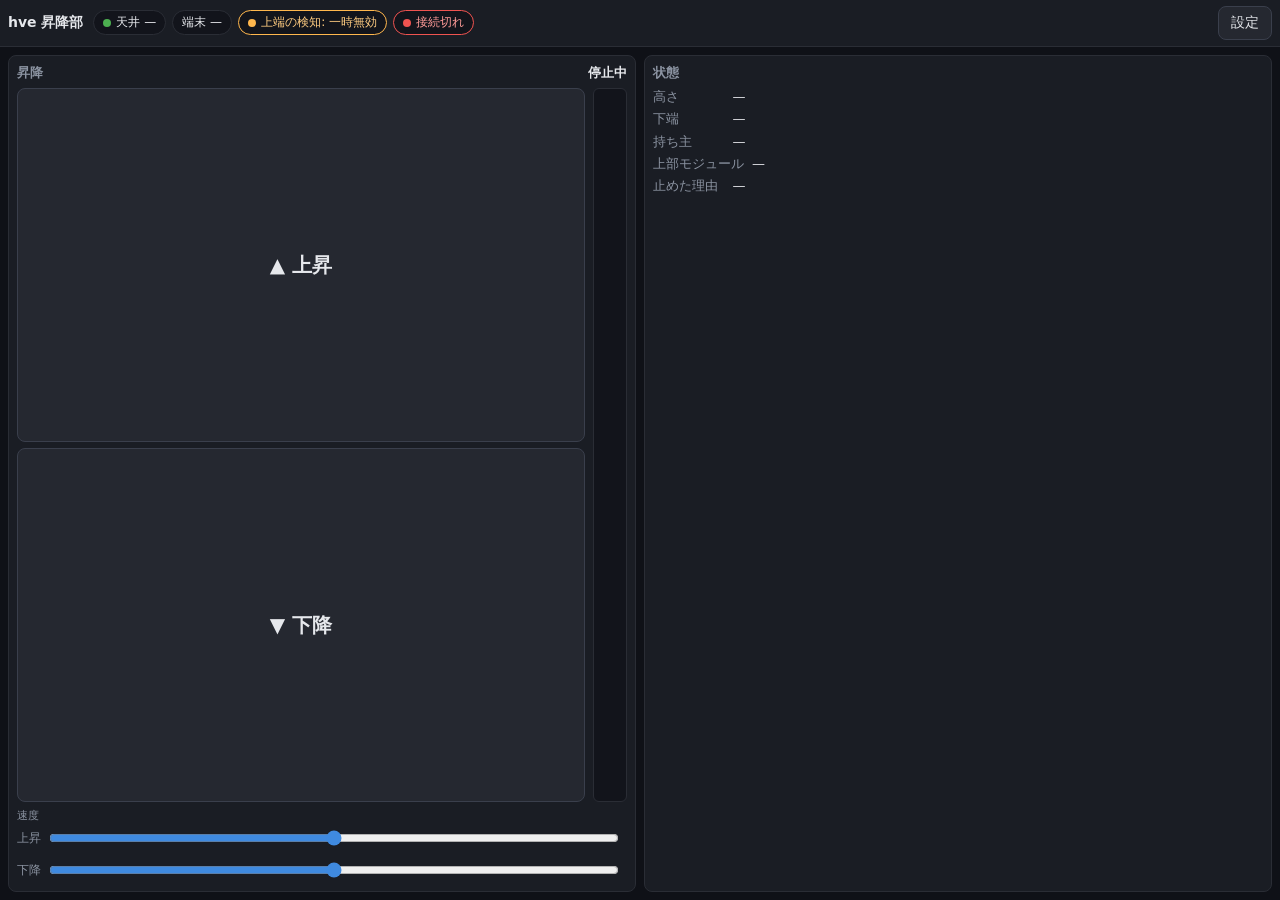
==== firmware/lift/web/index.html @ 07321266 "feat(web): 昇降部の画面（上昇・下降・速度・設定・持ち主表示） Co-Authored-By: opencode <noreply@opencode.ai>" ====
<!DOCTYPE html>
<html lang="ja">
<head>
<meta charset="utf-8">
<meta name="viewport" content="width=device-width, initial-scale=1, viewport-fit=cover">
<title>hve 昇降部</title>
<link rel="stylesheet" href="style.css">
</head>
<body>

<header>
  <span class="title">hve 昇降部</span>
  <span class="badge" id="bCeil"><span class="dot"></span><span>天井 —</span></span>
  <span class="badge" id="bClients"><span>端末 —</span></span>
  <span class="badge warn" id="bProv" style="display:none" title="仮値のまま動いているパラメータがあります"><span class="dot"></span><span>仮値</span></span>
  <span class="badge warn" id="bTop" title="上端の検知は一時無効です（W-1）。上昇は人が見ながら短く行ってください"><span class="dot"></span><span>上端の検知: 一時無効</span></span>
  <span class="badge ng" id="bWs" style="display:none" title="昇降部から状態が届きません。再接続を試みています"><span class="dot"></span><span>接続切れ</span></span>
  <span class="spacer"></span>
  <button class="hbtn" id="openSettings">設定</button>
</header>

<main>
  <section class="card">
    <h2><span>昇降</span><span class="st" id="liftState">停止中</span></h2>
    <div class="lift">
      <div class="liftbtns">
        <button class="hold" data-dir="up">▲ 上昇</button>
        <button class="hold" data-dir="down">▼ 下降</button>
      </div>
      <div class="gauge" title="高さ">
        <div class="fill" id="gFill"></div>
      </div>
    </div>
    <div class="sub">速度</div>
    <div class="slider"><label for="sUp">上昇</label><input type="range" id="sUp"><output id="oUp"></output></div>
    <div class="slider"><label for="sDown">下降</label><input type="range" id="sDown"><output id="oDown"></output></div>
  </section>

  <section class="card">
    <h2><span>状態</span></h2>
    <dl class="stat">
      <div><dt>高さ</dt><dd id="stHeight">—</dd></div>
      <div><dt>下端</dt><dd id="stBottom">—</dd></div>
      <div><dt>持ち主</dt><dd id="stOwner">—</dd></div>
      <div><dt>上部モジュール</dt><dd id="stModule">—</dd></div>
      <div><dt>止めた理由</dt><dd id="stReason">—</dd></div>
    </dl>
    <div class="stopbar" id="stopbar"></div>
  </section>
</main>

<!-- 設定画面（同じページの中に出る別画面。上昇・下降の速度だけ） -->
<div class="overlay" id="settings">
  <div class="sheet" role="dialog" aria-labelledby="stTitle">
    <h1 id="stTitle">設定</h1>
    <p class="note">昇降部に保存され、どの端末から開いても同じ設定になります。誰でも変更できます。
      スライダーの位置は保存されず、画面を開くたびに<b>初期値</b>から始まります。</p>
    <table>
      <thead><tr><th>速度</th><th>下限</th><th>上限</th><th>初期値</th><th>単位</th></tr></thead>
      <tbody id="stBody"></tbody>
    </table>
    <div class="err" id="stErr"></div>
    <div class="row-actions">
      <button class="hbtn" id="stCancel">閉じる（保存しない）</button>
      <button class="hbtn primary" id="stSave">保存</button>
    </div>
    <div class="prov" id="stProv"></div>
  </div>
</div>
<div class="toast" id="toast">保存しました</div>

<script src="app.js"></script>
</body>
</html>
---- firmware/lift/web/style.css ----
/* ============================================================
   hve 昇降部の画面
   docs/plan/spec/Spec-ui.md §0.2 に対応する画面。見た目は
   camera/web/style.css と同じ組み方にする。ビルド無し・外部の
   読み込み無しの素の CSS。

   【スクロール禁止】どの画面サイズでもページともスクロールさせない
   （Spec-ui.md §0.1）。画面全体を表示領域の高さに固定し、中の部品を
   伸び縮みさせて収める。対応する最小の大きさは 360×640（縦）／
   640×360（横）。
   ============================================================ */
:root{
  --bg:#0f1117; --panel:#1a1d24; --inset:#12141b;
  --ctrl:#252830; --ctrl-hi:#343849; --ctrl-on:#2c4a74;
  --bd:#2a2d35; --bd-hi:#3a3f4c;
  --tx:#e6e8ec; --mut:#8b93a1;
  --brand:#3f8ae0;
  --ok:#4caf50; --warn:#ffb74d; --warn-tx:#ffcc80; --ng:#ef5350; --ng-tx:#ff9b98;
  --r:8px; --gap:8px;
}
*{box-sizing:border-box}
html,body{margin:0;height:100%;overflow:hidden}
body{height:100dvh;display:flex;flex-direction:column;background:var(--bg);color:var(--tx);
  font:14px/1.4 system-ui,-apple-system,"Hiragino Sans","Noto Sans JP",sans-serif;
  -webkit-user-select:none;user-select:none;-webkit-tap-highlight-color:transparent;overscroll-behavior:none}
button{font:inherit;color:inherit}

/* ---------- ヘッダ ---------- */
header{flex:none;display:flex;flex-wrap:wrap;align-items:center;gap:6px;padding:6px 8px;background:var(--panel);border-bottom:1px solid var(--bd)}
.title{font-weight:700;margin-right:4px;white-space:nowrap}
.badge{display:inline-flex;align-items:center;gap:5px;padding:3px 9px;border-radius:999px;background:var(--inset);border:1px solid var(--bd);font-size:12px;white-space:nowrap}
.dot{width:8px;height:8px;border-radius:50%;background:var(--ok)}
.badge.warn{border-color:var(--warn);color:var(--warn-tx)} .badge.warn .dot{background:var(--warn)}
.badge.ng{border-color:var(--ng);color:var(--ng-tx)} .badge.ng .dot{background:var(--ng)}
.spacer{flex:1}
.hbtn{padding:6px 12px;border-radius:var(--r);border:1px solid var(--bd-hi);background:var(--ctrl);cursor:pointer;white-space:nowrap}
.hbtn:hover{background:var(--ctrl-hi)}

/* ---------- 本体: 2 枚を横（縦長・背低では横2列のまま収める） ---------- */
main{flex:1;min-height:0;display:grid;gap:var(--gap);padding:var(--gap);
  grid-template-columns:minmax(0,1fr) minmax(0,1fr);grid-template-rows:minmax(0,1fr)}
@media (orientation:portrait){
  main{grid-template-columns:minmax(0,1fr);grid-template-rows:minmax(0,1fr) minmax(0,1fr)}
}
@media (orientation:landscape) and (max-height:560px){
  main{grid-template-columns:minmax(0,1fr) minmax(0,1fr)}
}
.card{min-height:0;min-width:0;display:flex;flex-direction:column;gap:6px;background:var(--panel);border:1px solid var(--bd);border-radius:var(--r);padding:8px;overflow:hidden;container-type:inline-size}
.card h2{flex:none;margin:0;font-size:13px;color:var(--mut);font-weight:600;display:flex;justify-content:space-between;align-items:center;gap:6px;white-space:nowrap}
.card h2 .st{color:var(--tx);overflow:hidden;text-overflow:ellipsis}

.hold{display:flex;align-items:center;justify-content:center;gap:6px;min-height:0;border-radius:var(--r);border:1px solid var(--bd-hi);
  background:var(--ctrl);font-size:clamp(14px,2.4vh,20px);font-weight:700;cursor:pointer;touch-action:none;padding:0}
.hold:active,.hold.on{background:var(--ctrl-on);border-color:var(--brand)}

/* 昇降: ボタン 2 つ＋高さのゲージが残りの高さを分け合う */
.lift{flex:1;min-height:0;display:grid;grid-template-columns:minmax(0,1fr) 34px;gap:8px}
.liftbtns{min-height:0;display:grid;grid-template-rows:1fr 1fr;gap:6px}
.gauge{position:relative;border-radius:6px;background:var(--inset);border:1px solid var(--bd);min-height:0}
.gauge .fill{position:absolute;left:0;right:0;bottom:0;background:linear-gradient(var(--brand),#1c3d66);border-radius:0 0 5px 5px}

/* 状態の表 */
.stat{flex:1;min-height:0;margin:0;display:flex;flex-direction:column;gap:4px;overflow:hidden}
.stat div{display:flex;gap:8px;font-size:13px;white-space:nowrap}
.stat dt{color:var(--mut);min-width:5.5em}
.stat dd{margin:0;overflow:hidden;text-overflow:ellipsis}
.stopbar{flex:none;padding:6px 10px;font-weight:700;background:rgba(0,0,0,.4);border-top:3px solid var(--warn);color:var(--warn-tx);display:none;font-size:13px;border-radius:0 0 6px 6px}
.stopbar.ng{border-color:var(--ng);color:var(--ng-tx)}
.stopbar.show{display:block}

/* スライダー: 幅が狭いカードでは「ラベル 値」／「つまみ」の 2 行 */
.sub{flex:none;font-size:11px;color:var(--mut);margin-bottom:-4px}
.slider{flex:none;display:grid;grid-template-columns:auto minmax(0,1fr) auto;grid-template-areas:"l r o";align-items:center;gap:0 8px;font-size:12px}
.slider label{grid-area:l;color:var(--mut);white-space:nowrap}
.slider output{grid-area:o;text-align:right;white-space:nowrap;font-variant-numeric:tabular-nums}
.slider input{grid-area:r}
@container (max-width:300px){
  .slider{grid-template-columns:minmax(0,1fr) auto;grid-template-areas:"l o" "r r"}
}
input[type=range]{width:100%;margin:0;accent-color:var(--brand);height:26px}

/* ---------- 設定画面 ---------- */
.overlay{position:fixed;inset:0;background:rgba(0,0,0,.6);display:none;align-items:center;justify-content:center;padding:8px;z-index:10}
.overlay.show{display:flex}
.sheet{background:var(--panel);border:1px solid var(--bd-hi);border-radius:12px;max-width:560px;width:100%;max-height:100%;padding:12px 14px;display:flex;flex-direction:column;gap:8px;overflow:hidden}
.sheet h1{font-size:17px;margin:0}
.note{color:var(--mut);font-size:12px;margin:0}
table{width:100%;border-collapse:collapse;table-layout:fixed}
th,td{padding:4px;text-align:left;border-bottom:1px solid var(--bd);font-size:13px}
th{color:var(--mut);font-weight:600;font-size:12px}
th:first-child,td:first-child{width:4.2em;white-space:nowrap} th:last-child,td:last-child{width:3.8em}
td input{width:100%;padding:6px;border-radius:6px;border:1px solid var(--bd-hi);background:var(--inset);color:var(--tx);font:inherit;font-variant-numeric:tabular-nums}
td input.bad{border-color:var(--ng)}
.err{color:var(--ng-tx);font-size:12px;min-height:1.4em}
.row-actions{display:flex;gap:8px;justify-content:flex-end}
.primary{background:var(--brand);border-color:var(--brand);color:#fff}
.primary:disabled{opacity:.4;cursor:not-allowed}
.prov{padding:6px 10px;border-radius:var(--r);border:1px solid var(--warn);color:var(--warn-tx);font-size:12px}
/* 背の低い画面では説明を省いて詰める（設定画面がはみ出さないよう） */
@media (max-height:480px){
  .sheet{padding:8px 12px;gap:4px} .note{display:none} td input{padding:3px 6px} th,td{padding:2px 4px}
  .prov{font-size:11px;padding:4px 8px} .err{min-height:0}
}
.toast{position:fixed;left:50%;bottom:16px;transform:translateX(-50%);background:var(--ok);color:#06230a;padding:6px 14px;border-radius:999px;font-weight:700;display:none;z-index:20}
.toast.show{display:block}
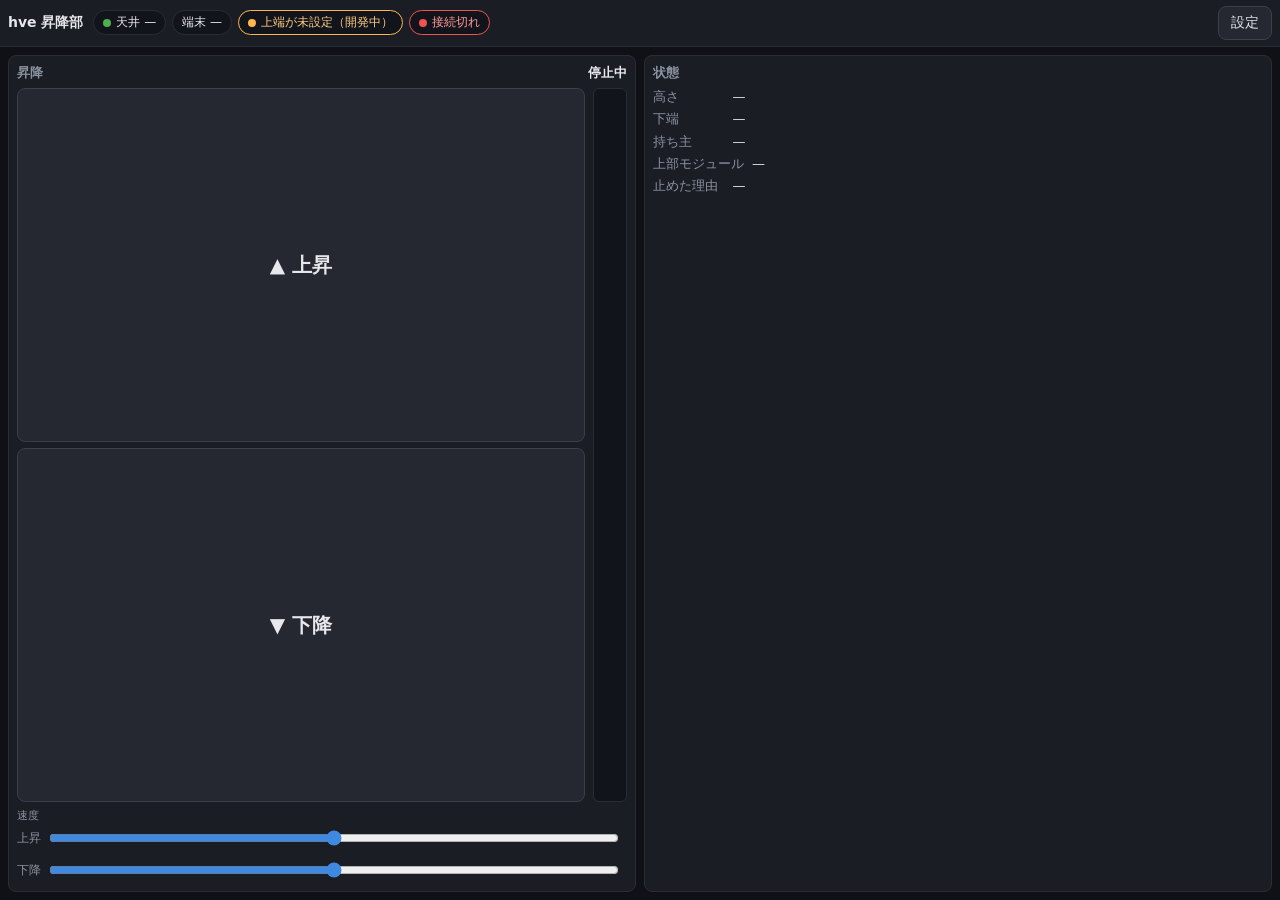
==== commit 151143fe: "feat(lift): 上端の検知を戻す（LIFT_TOP_MM 1800・判定 #4・#6 を常に行う。W-1 を閉じる。WP-LIFT-07） Co-Authored-By: Claude Son" ====
--- a/firmware/lift/web/index.html
+++ b/firmware/lift/web/index.html
@@ -13,7 +13,7 @@
   <span class="badge" id="bCeil"><span class="dot"></span><span>天井 —</span></span>
   <span class="badge" id="bClients"><span>端末 —</span></span>
   <span class="badge warn" id="bProv" style="display:none" title="仮値のまま動いているパラメータがあります"><span class="dot"></span><span>仮値</span></span>
-  <span class="badge warn" id="bTop" title="上端の検知は一時無効です（W-1）。上昇は人が見ながら短く行ってください"><span class="dot"></span><span>上端の検知: 一時無効</span></span>
+  <span class="badge warn" id="bTop" title="上端の閾値が未設定です（開発中）。上昇は人が見ながら短く行ってください"><span class="dot"></span><span>上端が未設定（開発中）</span></span>
   <span class="badge ng" id="bWs" style="display:none" title="昇降部から状態が届きません。再接続を試みています"><span class="dot"></span><span>接続切れ</span></span>
   <span class="spacer"></span>
   <button class="hbtn" id="openSettings">設定</button>
@@ -59,6 +59,7 @@
       <thead><tr><th>速度</th><th>下限</th><th>上限</th><th>初期値</th><th>単位</th></tr></thead>
       <tbody id="stBody"></tbody>
     </table>
+    <p class="note">モータへの出力の上限 [%] は、モータの定格電圧 ÷ 電源電圧（12 V のモータを 24 V で回すなら 50）。電源・モータを替えたら合わせる。</p>
     <div class="err" id="stErr"></div>
     <div class="row-actions">
       <button class="hbtn" id="stCancel">閉じる（保存しない）</button>
--- a/firmware/lift/web/style.css
+++ b/firmware/lift/web/style.css
@@ -89,6 +89,8 @@
 th,td{padding:4px;text-align:left;border-bottom:1px solid var(--bd);font-size:13px}
 th{color:var(--mut);font-weight:600;font-size:12px}
 th:first-child,td:first-child{width:4.2em;white-space:nowrap} th:last-child,td:last-child{width:3.8em}
+/* モータへの出力の上限の行名は長いので折り返す（横にはみ出させない。Spec-ui §0.1） */
+td.wrapcell{white-space:normal}
 td input{width:100%;padding:6px;border-radius:6px;border:1px solid var(--bd-hi);background:var(--inset);color:var(--tx);font:inherit;font-variant-numeric:tabular-nums}
 td input.bad{border-color:var(--ng)}
 .err{color:var(--ng-tx);font-size:12px;min-height:1.4em}
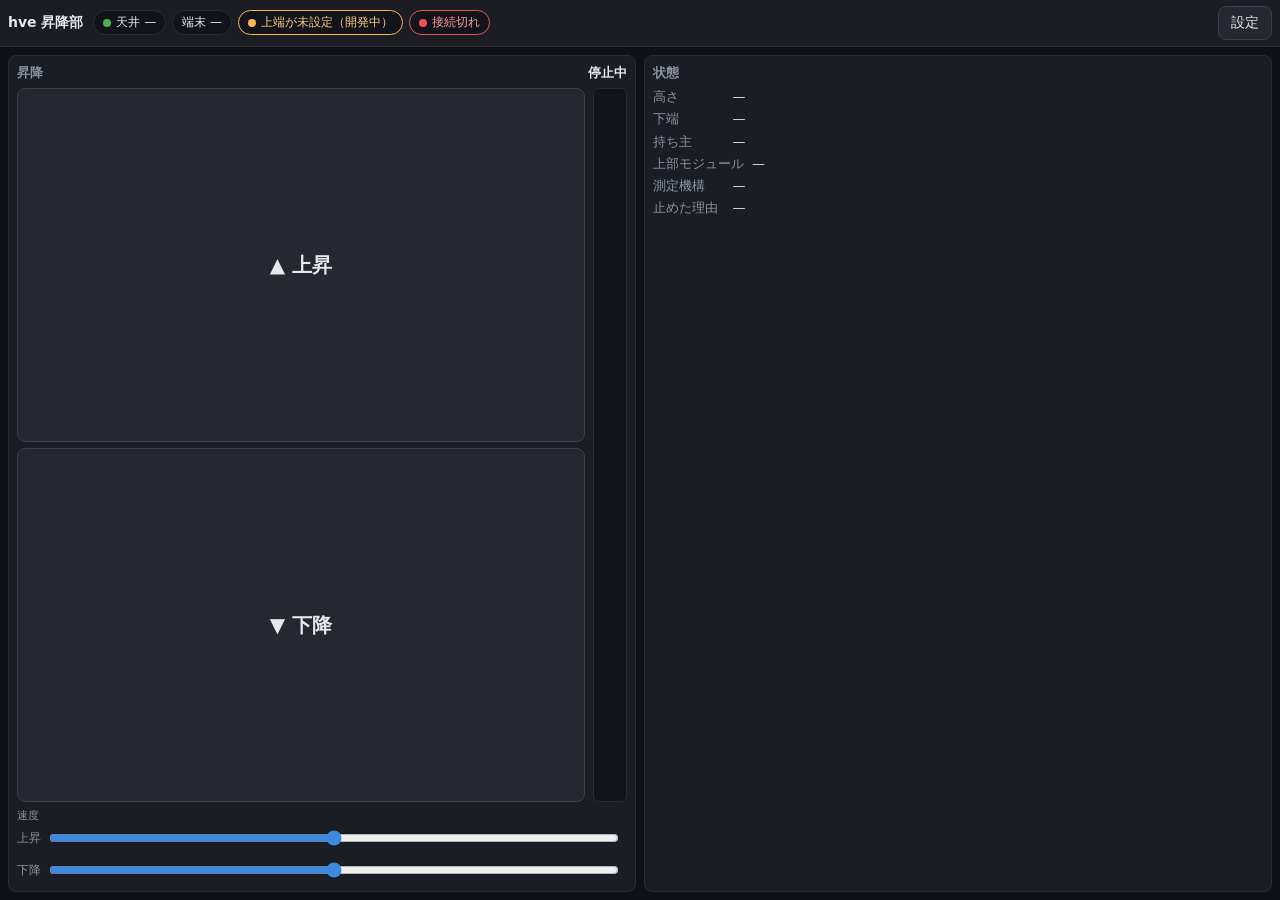
==== commit b0d0b91b: "feat(lift-ui): 昇降部の画面に測定機構の確認ダイアログ・測定機構の表示・原点の前の腕の警告（WP-LIFTUI-06） state.arm.confirm が番号のとき確認ダイアログを出" ====
--- a/firmware/lift/web/index.html
+++ b/firmware/lift/web/index.html
@@ -42,9 +42,12 @@
       <div><dt>高さ</dt><dd id="stHeight">—</dd></div>
       <div><dt>下端</dt><dd id="stBottom">—</dd></div>
       <div><dt>持ち主</dt><dd id="stOwner">—</dd></div>
-      <div><dt>上部モジュール</dt><dd id="stModule">—</dd></div>
+      <div class="wrap"><dt>上部モジュール</dt><dd id="stModule">—</dd></div>
+      <div><dt>測定機構</dt><dd id="stArm">—</dd></div>
       <div><dt>止めた理由</dt><dd id="stReason">—</dd></div>
     </dl>
+    <div class="stopbar" id="buttonNote"></div>
+    <div class="stopbar" id="armNote"></div>
     <div class="stopbar" id="stopbar"></div>
   </section>
 </main>
@@ -68,6 +71,15 @@
     <div class="prov" id="stProv"></div>
   </div>
 </div>
+<!-- 測定機構の確認ダイアログ（state.arm.confirm が番号のときだけ出る。spec Spec-ui §0.2） -->
+<div class="overlay" id="armConfirm">
+  <div class="sheet" role="alertdialog" aria-labelledby="acTitle">
+    <h1 id="acTitle">測定機構の確認</h1>
+    <p class="aclead" id="acLead">測定機構と通信できないため、昇降機を止めています。通信が戻れば、この表示は消えます。</p>
+    <p class="acq">測定機構を取り外した、または腕の安全を確かめましたか？</p>
+    <div class="row-actions"><button class="hbtn primary" id="acOk">確認した（昇降機を動かせるようにする）</button></div>
+  </div>
+</div>
 <div class="toast" id="toast">保存しました</div>
 
 <script src="app.js"></script>
--- a/firmware/lift/web/style.css
+++ b/firmware/lift/web/style.css
@@ -62,9 +62,13 @@
 /* 状態の表 */
 .stat{flex:1;min-height:0;margin:0;display:flex;flex-direction:column;gap:4px;overflow:hidden}
 .stat div{display:flex;gap:8px;font-size:13px;white-space:nowrap}
-.stat dt{color:var(--mut);min-width:5.5em}
-.stat dd{margin:0;overflow:hidden;text-overflow:ellipsis}
-.stopbar{flex:none;padding:6px 10px;font-weight:700;background:rgba(0,0,0,.4);border-top:3px solid var(--warn);color:var(--warn-tx);display:none;font-size:13px;border-radius:0 0 6px 6px}
+@media (max-height:400px){ .stat{gap:1px} }
+.stat dt{flex:none;color:var(--mut);min-width:5.5em}
+.stat dd{margin:0;min-width:0;overflow:hidden;text-overflow:ellipsis}
+/* 上部モジュールの一覧は長くなるので折り返す（1 台ごとに行を替える） */
+.stat .wrap{white-space:normal;align-items:flex-start}
+.stat .wrap dd{overflow-wrap:anywhere;padding-right:4px}
+.stopbar{flex:none;padding:4px 10px;font-weight:700;background:rgba(0,0,0,.4);border-top:3px solid var(--warn);color:var(--warn-tx);display:none;font-size:13px;border-radius:0 0 6px 6px}
 .stopbar.ng{border-color:var(--ng);color:var(--ng-tx)}
 .stopbar.show{display:block}
 
@@ -93,6 +97,9 @@
 td.wrapcell{white-space:normal}
 td input{width:100%;padding:6px;border-radius:6px;border:1px solid var(--bd-hi);background:var(--inset);color:var(--tx);font:inherit;font-variant-numeric:tabular-nums}
 td input.bad{border-color:var(--ng)}
+/* 単体の操作でも天井で止めるのチェック行（横いっぱいの 1 セル。説明は背の低い画面で省く） */
+td input[type=checkbox]{width:auto;margin:0 6px 0 0;vertical-align:middle}
+.cdesc{color:var(--mut);font-size:12px;margin-left:4px}
 .err{color:var(--ng-tx);font-size:12px;min-height:1.4em}
 .row-actions{display:flex;gap:8px;justify-content:flex-end}
 .primary{background:var(--brand);border-color:var(--brand);color:#fff}
@@ -100,8 +107,16 @@
 .prov{padding:6px 10px;border-radius:var(--r);border:1px solid var(--warn);color:var(--warn-tx);font-size:12px}
 /* 背の低い画面では説明を省いて詰める（設定画面がはみ出さないよう） */
 @media (max-height:480px){
-  .sheet{padding:8px 12px;gap:4px} .note{display:none} td input{padding:3px 6px} th,td{padding:2px 4px}
+  .sheet{padding:8px 12px;gap:4px} .note{display:none} td input{padding:3px 6px} th,td{padding:2px 4px} .cdesc{display:none} .cdesc-row{display:none}
   .prov{font-size:11px;padding:4px 8px} .err{min-height:0}
 }
+/* さらに低い画面（高さ 400px 以下）では、設定の行が増えたぶん仮値の帯も省く（Spec-ui §2.3 の表） */
+@media (max-height:400px){ .prov{display:none !important} }
+/* 測定機構の確認ダイアログ（設定画面の上に出す。背の低い画面では説明を省く） */
+#armConfirm{z-index:15}
+.aclead{color:var(--mut);font-size:12px;margin:0}
+.acq{margin:0;font-weight:700;font-size:14px}
+#acOk{white-space:normal}
+@media (max-height:400px){ #acLead{display:none} }
 .toast{position:fixed;left:50%;bottom:16px;transform:translateX(-50%);background:var(--ok);color:#06230a;padding:6px 14px;border-radius:999px;font-weight:700;display:none;z-index:20}
 .toast.show{display:block}
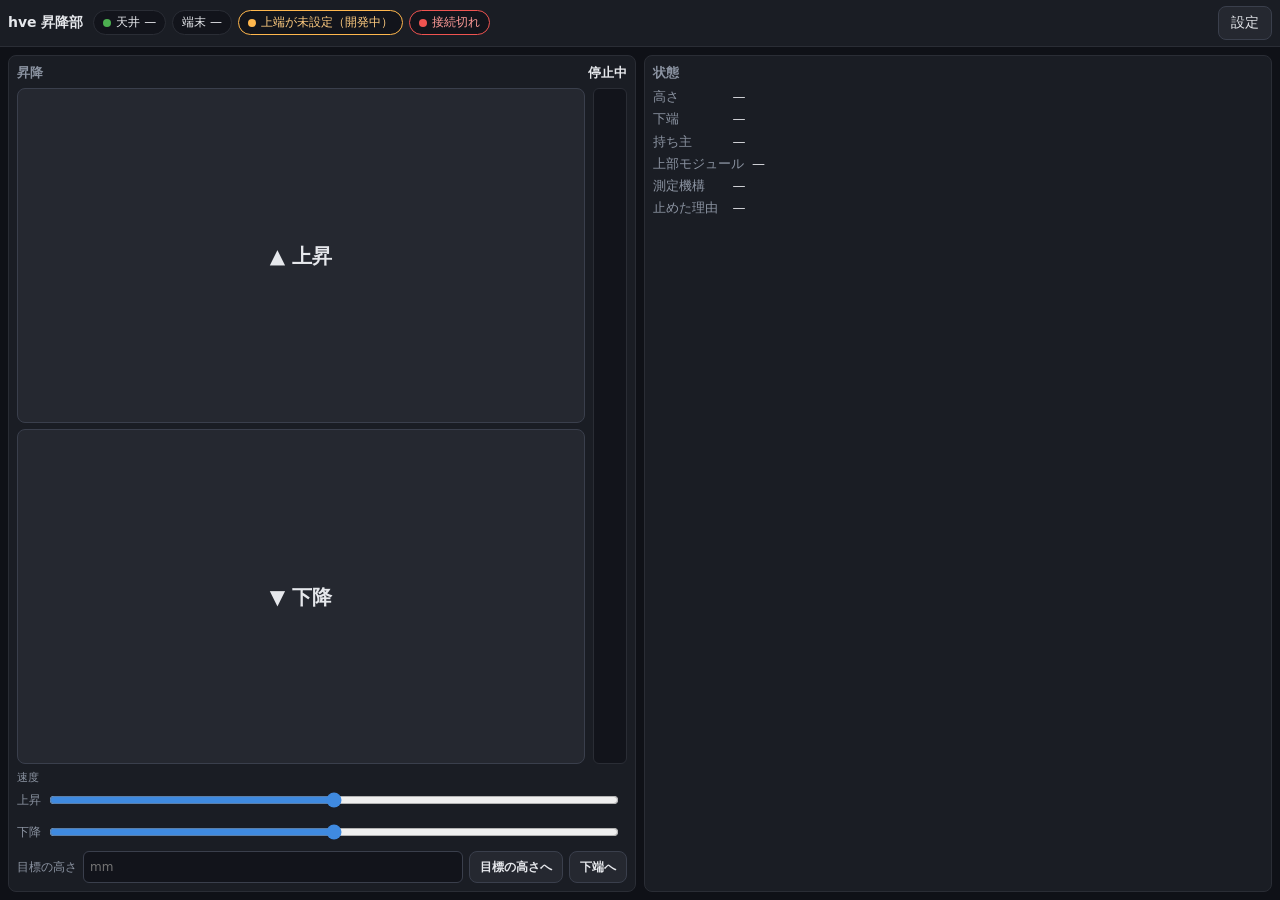
==== commit 592c067c: "feat(liftui): 目標の高さへ・下端へのボタンと停止を追加" ====
--- a/firmware/lift/web/index.html
+++ b/firmware/lift/web/index.html
@@ -34,6 +34,14 @@
     <div class="sub">速度</div>
     <div class="slider"><label for="sUp">上昇</label><input type="range" id="sUp"><output id="oUp"></output></div>
     <div class="slider"><label for="sDown">下降</label><input type="range" id="sDown"><output id="oDown"></output></div>
+    <div class="gotrow">
+      <label for="gHeight">目標の高さ</label>
+      <input type="number" id="gHeight" step="1" min="0" inputmode="numeric" placeholder="mm">
+      <button class="gotoBtn" id="btnTarget">目標の高さへ</button>
+      <button class="gotoBtn" id="btnBottom">下端へ</button>
+      <button class="gotoBtn" id="btnStop" style="display:none">停止</button>
+    </div>
+    <div class="stopbar" id="gotoBar"></div>
   </section>
 
   <section class="card">
--- a/firmware/lift/web/style.css
+++ b/firmware/lift/web/style.css
@@ -83,6 +83,17 @@
 }
 input[type=range]{width:100%;margin:0;accent-color:var(--brand);height:26px}
 
+/* 目標の高さへ・下端へ・停止（Spec-ui §1.7）。ボタンは 32×32 以上（§0.1） */
+.gotrow{flex:none;display:flex;align-items:center;gap:6px}
+.gotrow label{flex:none;color:var(--mut);font-size:12px;white-space:nowrap}
+.gotrow input{flex:1 1 auto;min-width:0;padding:4px 6px;border-radius:6px;border:1px solid var(--bd-hi);
+  background:var(--inset);color:var(--tx);font:inherit;font-size:12px;font-variant-numeric:tabular-nums;min-height:32px}
+.gotoBtn{flex:none;min-height:32px;padding:4px 10px;border-radius:var(--r);border:1px solid var(--bd-hi);
+  background:var(--ctrl);font-size:12px;font-weight:700;cursor:pointer;white-space:nowrap}
+.gotoBtn:hover{background:var(--ctrl-hi)}
+.gotoBtn:disabled{opacity:.45;cursor:not-allowed}
+@media (max-width:480px){ .gotrow label{display:none} }
+
 /* ---------- 設定画面 ---------- */
 .overlay{position:fixed;inset:0;background:rgba(0,0,0,.6);display:none;align-items:center;justify-content:center;padding:8px;z-index:10}
 .overlay.show{display:flex}
